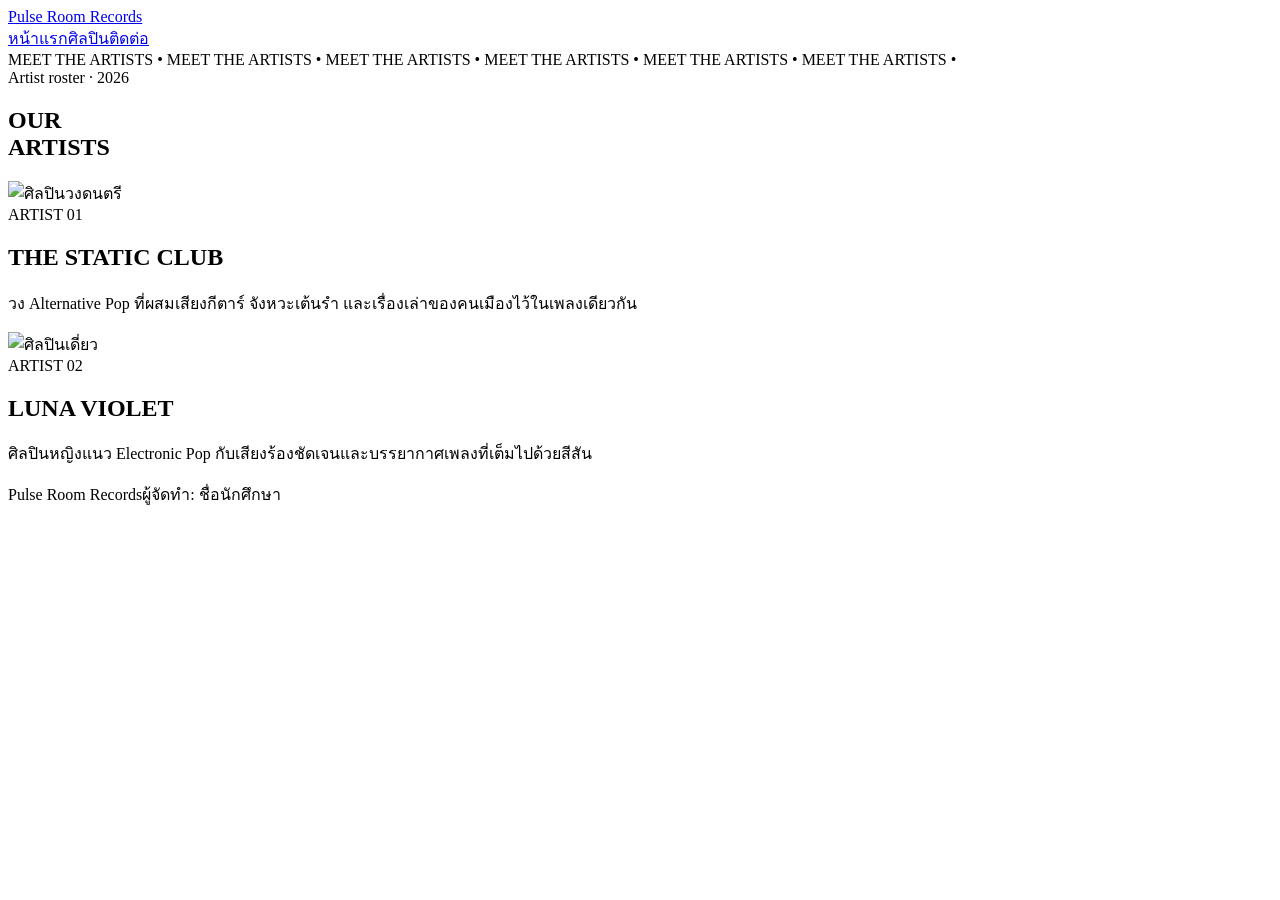
==== artists.html @ 92975082 "Add files via upload" ====
<!doctype html><html lang="th"><head><meta charset="utf-8"><meta name="viewport" content="width=device-width,initial-scale=1"><title>ศิลปิน | Pulse Room Records</title><link rel="stylesheet" href="assets/style.css"></head><body><header class="site-header"><nav class="nav container"><a class="brand" href="start.html"><span class="brand-disc"></span>Pulse Room Records</a><div class="nav-links"><a href="start.html">หน้าแรก</a><a href="roster.html">ศิลปิน</a><a href="talk.html">ติดต่อ</a></div></nav></header><div class="ticker"><div class="ticker-track">MEET THE ARTISTS • MEET THE ARTISTS • MEET THE ARTISTS • MEET THE ARTISTS • MEET THE ARTISTS • MEET THE ARTISTS • </div></div><main><section class="page-head"><div class="container"><span class="label">Artist roster · 2026</span><h1>OUR<br>ARTISTS</h1></div></section><section class="artists"><div class="container"><article class="artist"><img src="https://images.unsplash.com/photo-1524368535928-5b5e00ddc76b?auto=format&fit=crop&w=1200&q=85" alt="ศิลปินวงดนตรี"><div><span class="artist-no">ARTIST 01</span><h2>THE STATIC CLUB</h2><p>วง Alternative Pop ที่ผสมเสียงกีตาร์ จังหวะเต้นรำ และเรื่องเล่าของคนเมืองไว้ในเพลงเดียวกัน</p></div></article><article class="artist"><img src="https://images.unsplash.com/photo-1524650359799-842906ca1c06?auto=format&fit=crop&w=1200&q=85" alt="ศิลปินเดี่ยว"><div><span class="artist-no">ARTIST 02</span><h2>LUNA VIOLET</h2><p>ศิลปินหญิงแนว Electronic Pop กับเสียงร้องชัดเจนและบรรยากาศเพลงที่เต็มไปด้วยสีสัน</p></div></article></div></section></main><footer class="site-footer"><div class="container footer-row"><span class="footer-name">Pulse Room Records</span><span class="footer-student">ผู้จัดทำ: ชื่อนักศึกษา</span></div></footer></body></html>
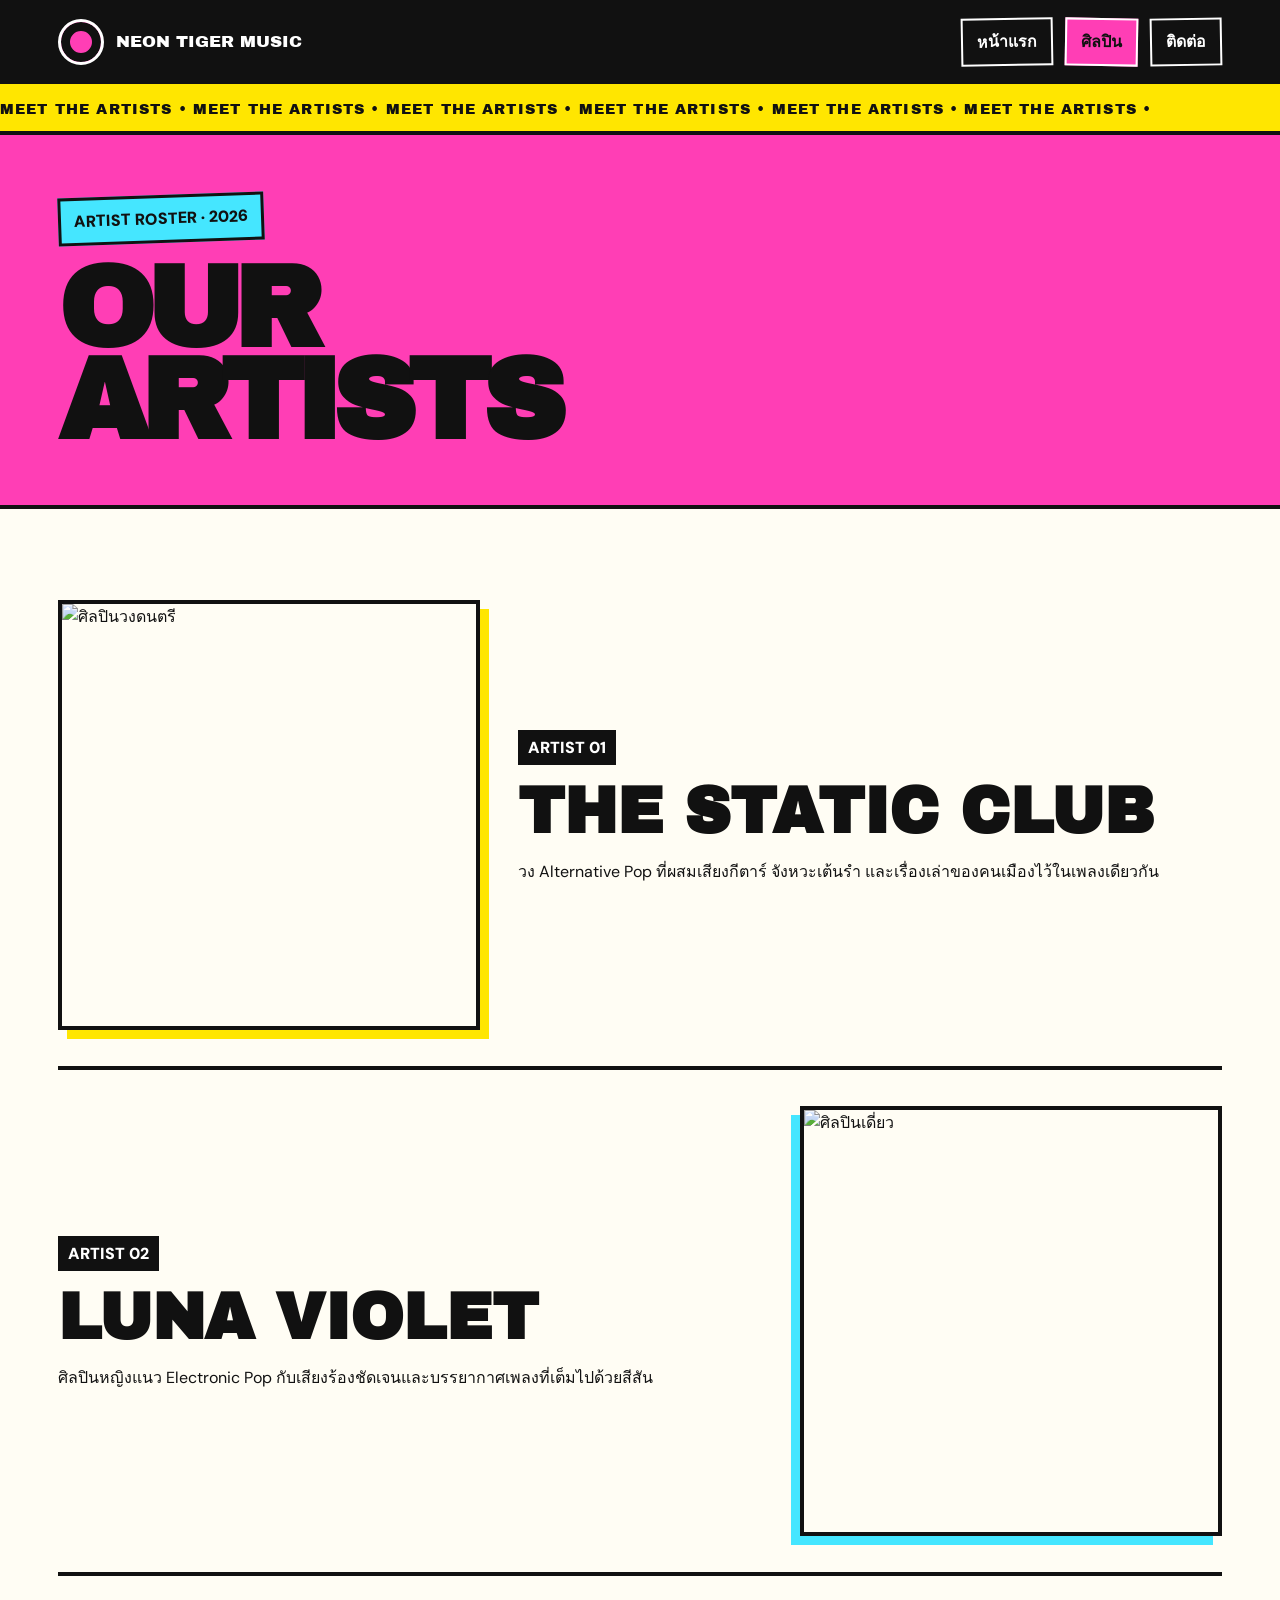
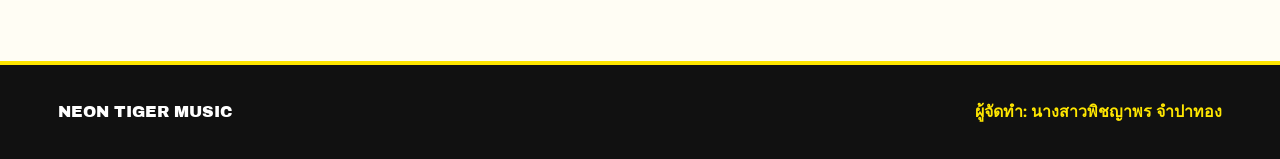
==== commit edc4342f: "Update artists.html" ====
--- a/artists.html
+++ b/artists.html
@@ -1 +1,3 @@
-<!doctype html><html lang="th"><head><meta charset="utf-8"><meta name="viewport" content="width=device-width,initial-scale=1"><title>ศิลปิน | Pulse Room Records</title><link rel="stylesheet" href="assets/style.css"></head><body><header class="site-header"><nav class="nav container"><a class="brand" href="start.html"><span class="brand-disc"></span>Pulse Room Records</a><div class="nav-links"><a href="start.html">หน้าแรก</a><a href="roster.html">ศิลปิน</a><a href="talk.html">ติดต่อ</a></div></nav></header><div class="ticker"><div class="ticker-track">MEET THE ARTISTS • MEET THE ARTISTS • MEET THE ARTISTS • MEET THE ARTISTS • MEET THE ARTISTS • MEET THE ARTISTS • </div></div><main><section class="page-head"><div class="container"><span class="label">Artist roster · 2026</span><h1>OUR<br>ARTISTS</h1></div></section><section class="artists"><div class="container"><article class="artist"><img src="https://images.unsplash.com/photo-1524368535928-5b5e00ddc76b?auto=format&fit=crop&w=1200&q=85" alt="ศิลปินวงดนตรี"><div><span class="artist-no">ARTIST 01</span><h2>THE STATIC CLUB</h2><p>วง Alternative Pop ที่ผสมเสียงกีตาร์ จังหวะเต้นรำ และเรื่องเล่าของคนเมืองไว้ในเพลงเดียวกัน</p></div></article><article class="artist"><img src="https://images.unsplash.com/photo-1524650359799-842906ca1c06?auto=format&fit=crop&w=1200&q=85" alt="ศิลปินเดี่ยว"><div><span class="artist-no">ARTIST 02</span><h2>LUNA VIOLET</h2><p>ศิลปินหญิงแนว Electronic Pop กับเสียงร้องชัดเจนและบรรยากาศเพลงที่เต็มไปด้วยสีสัน</p></div></article></div></section></main><footer class="site-footer"><div class="container footer-row"><span class="footer-name">Pulse Room Records</span><span class="footer-student">ผู้จัดทำ: ชื่อนักศึกษา</span></div></footer></body></html>
+<!doctype html>
+<html lang="th"><head><meta charset="utf-8"><meta name="viewport" content="width=device-width,initial-scale=1"><title>ศิลปิน | Neon Tiger Music</title><link rel="stylesheet" href="assets/style.css"></head><body><header class="site-header"><nav class="nav container"><a class="brand" href="start.html"><span class="brand-disc"></span>Neon Tiger Music</a><div class="nav-links"><a href="index.html">หน้าแรก</a><a href="artists.html">ศิลปิน</a><a href="contact.html">ติดต่อ</a></div></nav></header><div class="ticker"><div class="ticker-track">MEET THE ARTISTS • MEET THE ARTISTS • MEET THE ARTISTS • MEET THE ARTISTS • MEET THE ARTISTS • MEET THE ARTISTS • </div></div><main><section class="page-head"><div class="container"><span class="label">Artist roster · 2026</span><h1>OUR<br>ARTISTS</h1></div></section><section class="artists"><div class="container"><article class="artist"><img src="images/static-club-new.svg" alt="ศิลปินวงดนตรี"><div><span class="artist-no">ARTIST 01</span><h2>THE STATIC CLUB</h2><p>วง Alternative Pop ที่ผสมเสียงกีตาร์ จังหวะเต้นรำ และเรื่องเล่าของคนเมืองไว้ในเพลงเดียวกัน</p></div></article><article class="artist"><img src="images/luna-violet-new.svg" alt="ศิลปินเดี่ยว"><div><span class="artist-no">ARTIST 02</span><h2>LUNA VIOLET</h2><p>ศิลปินหญิงแนว Electronic Pop กับเสียงร้องชัดเจนและบรรยากาศเพลงที่เต็มไปด้วยสีสัน</p></div></article></div></section></main><footer class="site-footer"><div class="container footer-row"><span class="footer-name">Neon Tiger Music</span><span class="footer-student">ผู้จัดทำ: นางสาวพิชญาพร จำปาทอง</span></div></footer>
+</body></html>
--- a/assets/style.css
+++ b/assets/style.css
@@ -0,0 +1,2 @@
+@import url('https://fonts.googleapis.com/css2?family=Archivo+Black&family=DM+Sans:wght@400;600;700&display=swap');
+:root{--black:#111;--pink:#ff3eb5;--yellow:#ffe600;--cyan:#45e6ff;--paper:#fffdf4;--white:#fff}*{box-sizing:border-box}html{scroll-behavior:smooth}body{margin:0;background:var(--paper);color:var(--black);font-family:"DM Sans",Arial,"Noto Sans Thai",sans-serif;line-height:1.6;overflow-x:hidden}.container{width:min(1180px,91%);margin:auto}.site-header{position:relative;z-index:5;background:var(--black);color:white;border-bottom:4px solid var(--yellow)}.nav{min-height:84px;display:flex;align-items:center;justify-content:space-between;gap:25px}.brand{display:flex;align-items:center;gap:12px;color:white;text-decoration:none;font-family:"Archivo Black",Arial,sans-serif;font-size:1.05rem;text-transform:uppercase}.brand-disc{display:grid;place-items:center;width:46px;height:46px;border-radius:50%;background:var(--pink);border:3px solid white;box-shadow:inset 0 0 0 9px var(--black)}.nav-links{display:flex;gap:12px}.nav-links a{padding:9px 14px;border:2px solid white;color:white;text-decoration:none;font-weight:800;text-transform:uppercase;transform:rotate(-1deg);transition:.2s}.nav-links a:nth-child(2){background:var(--pink);color:var(--black);transform:rotate(1deg)}.nav-links a:hover{background:var(--yellow);color:var(--black);transform:rotate(0) scale(1.04)}.ticker{overflow:hidden;background:var(--yellow);border-bottom:4px solid var(--black);white-space:nowrap}.ticker-track{display:inline-block;padding:10px 0;font-family:"Archivo Black",Arial,sans-serif;font-size:.9rem;letter-spacing:.08em;animation:move 18s linear infinite}@keyframes move{to{transform:translateX(-50%)}}.hero{padding:42px 0 75px;background:radial-gradient(circle at 85% 12%,var(--cyan) 0 13%,transparent 13.3%),linear-gradient(135deg,var(--paper) 0 72%,var(--pink) 72%)}.hero-grid{display:grid;grid-template-columns:1.05fr .95fr;gap:50px;align-items:center}.label{display:inline-block;padding:8px 13px;background:var(--cyan);border:3px solid var(--black);font-weight:900;text-transform:uppercase;transform:rotate(-2deg)}h1,h2,h3{font-family:"Archivo Black",Arial,sans-serif;text-transform:uppercase}.hero h1{font-size:clamp(4rem,8.7vw,9.2rem);line-height:.78;letter-spacing:-.07em;margin:26px 0;text-shadow:5px 5px 0 var(--yellow)}.hero-copy p{font-size:1.12rem;max-width:600px;font-weight:600}.button{display:inline-block;margin-top:17px;padding:14px 21px;background:var(--black);border:3px solid var(--black);box-shadow:7px 7px 0 var(--pink);color:white;text-decoration:none;font-weight:900;text-transform:uppercase;transition:.2s}.button:hover{transform:translate(4px,4px);box-shadow:3px 3px 0 var(--pink)}.hero-poster{position:relative;padding:16px;background:var(--yellow);border:4px solid var(--black);box-shadow:13px 13px 0 var(--black);transform:rotate(2deg)}.hero-poster img{display:block;width:100%;height:610px;object-fit:cover;filter:saturate(1.15) contrast(1.05)}.sticker{position:absolute;right:-30px;top:-28px;display:grid;place-items:center;width:120px;height:120px;border-radius:50%;background:var(--cyan);border:4px solid var(--black);font-family:"Archivo Black",Arial,sans-serif;text-align:center;transform:rotate(12deg)}.drop-section{padding:75px 0;background:var(--black);color:white}.drop-head{display:flex;justify-content:space-between;align-items:end;gap:25px;margin-bottom:35px}.drop-head h2{font-size:clamp(2.8rem,6vw,6rem);line-height:.85;margin:0;color:var(--yellow)}.mini-cards{display:grid;grid-template-columns:repeat(3,1fr);gap:18px}.mini-card{padding:24px;border:3px solid white}.mini-card:nth-child(1){background:var(--pink);color:var(--black)}.mini-card:nth-child(2){background:var(--cyan);color:var(--black);transform:translateY(16px)}.mini-card:nth-child(3){background:var(--yellow);color:var(--black)}.page-head{padding:60px 0 38px;background:var(--pink);border-bottom:4px solid var(--black)}.page-head h1{font-size:clamp(4rem,9vw,9rem);line-height:.8;letter-spacing:-.07em;margin:20px 0}.artists{padding:55px 0 85px}.artist{display:grid;grid-template-columns:.75fr 1.25fr;gap:38px;padding:36px 0;border-bottom:4px solid var(--black);align-items:center}.artist:nth-child(even){grid-template-columns:1.25fr .75fr}.artist:nth-child(even) img{order:2}.artist img{display:block;width:100%;height:430px;object-fit:cover;border:4px solid var(--black);box-shadow:9px 9px 0 var(--yellow)}.artist:nth-child(even) img{box-shadow:-9px 9px 0 var(--cyan)}.artist-no{display:inline-block;padding:5px 10px;background:var(--black);color:white;font-weight:900}.artist h2{font-size:clamp(2.5rem,5vw,5rem);line-height:.9;margin:18px 0}.contact{padding:65px 0 90px;background:var(--cyan)}.contact-grid{display:grid;grid-template-columns:.85fr 1.15fr;border:4px solid var(--black);box-shadow:12px 12px 0 var(--pink)}.contact-lead{padding:50px;background:var(--yellow);border-right:4px solid var(--black)}.contact-lead h1{font-size:clamp(3rem,6vw,6rem);line-height:.85}.contact-info{padding:50px;background:white}.detail{padding:17px 0;border-bottom:3px solid var(--black)}.detail span{display:block;font-weight:900;text-transform:uppercase}.student-box{margin-top:28px;padding:24px;border:4px dashed var(--black);background:var(--pink)}.student-box h2{margin:0 0 14px}.site-footer{padding:34px 0;background:var(--black);color:white;border-top:4px solid var(--yellow)}.footer-row{display:flex;justify-content:space-between;gap:20px}.footer-name{font-family:"Archivo Black",Arial,sans-serif;text-transform:uppercase}.footer-student{font-weight:800;color:var(--yellow)}@media(max-width:800px){.nav{padding:18px 0;align-items:flex-start;flex-direction:column}.nav-links{width:100%;justify-content:space-between}.nav-links a{padding:7px 9px;font-size:.77rem}.hero-grid,.artist,.artist:nth-child(even),.contact-grid{grid-template-columns:1fr}.hero-poster img,.artist img{height:400px}.artist:nth-child(even) img{order:0}.mini-cards{grid-template-columns:1fr}.mini-card:nth-child(2){transform:none}.contact-lead{border-right:0;border-bottom:4px solid var(--black)}.footer-row{flex-direction:column}.sticker{right:-10px;width:95px;height:95px;font-size:.8rem}}
